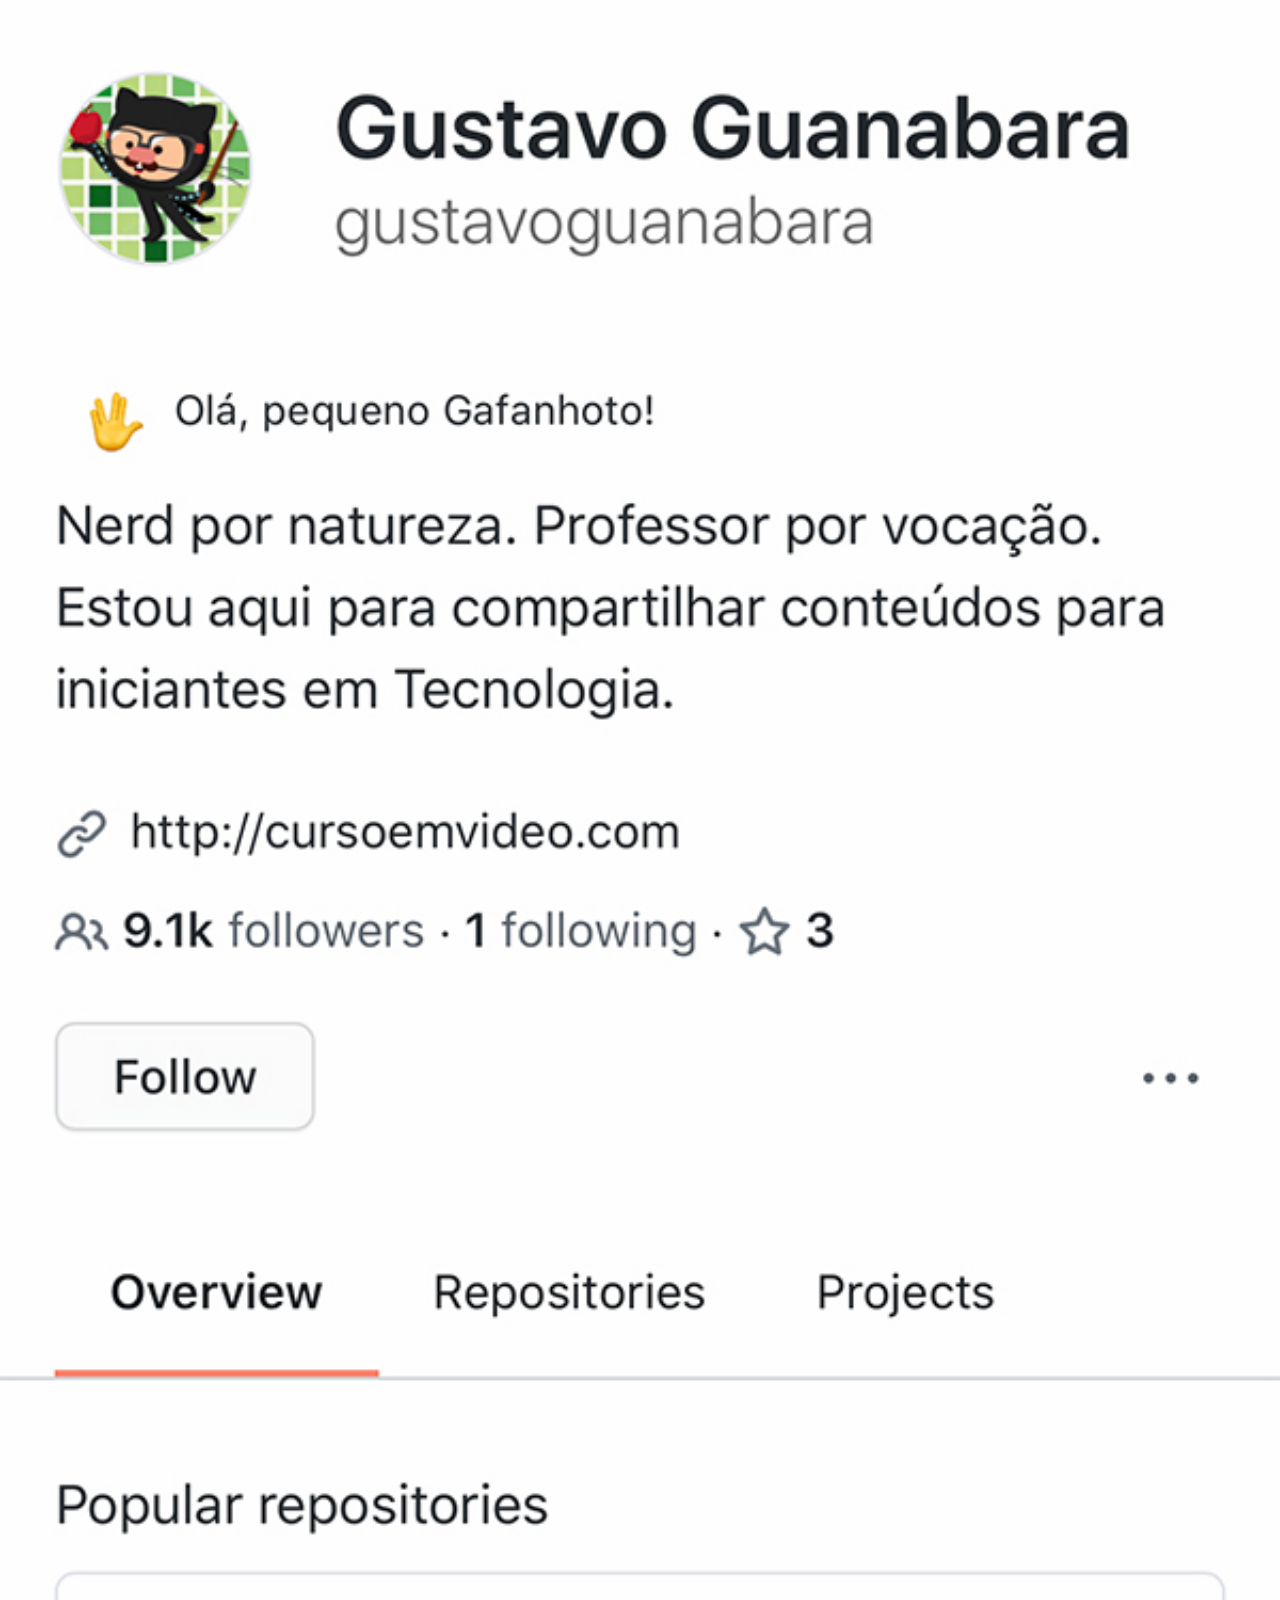
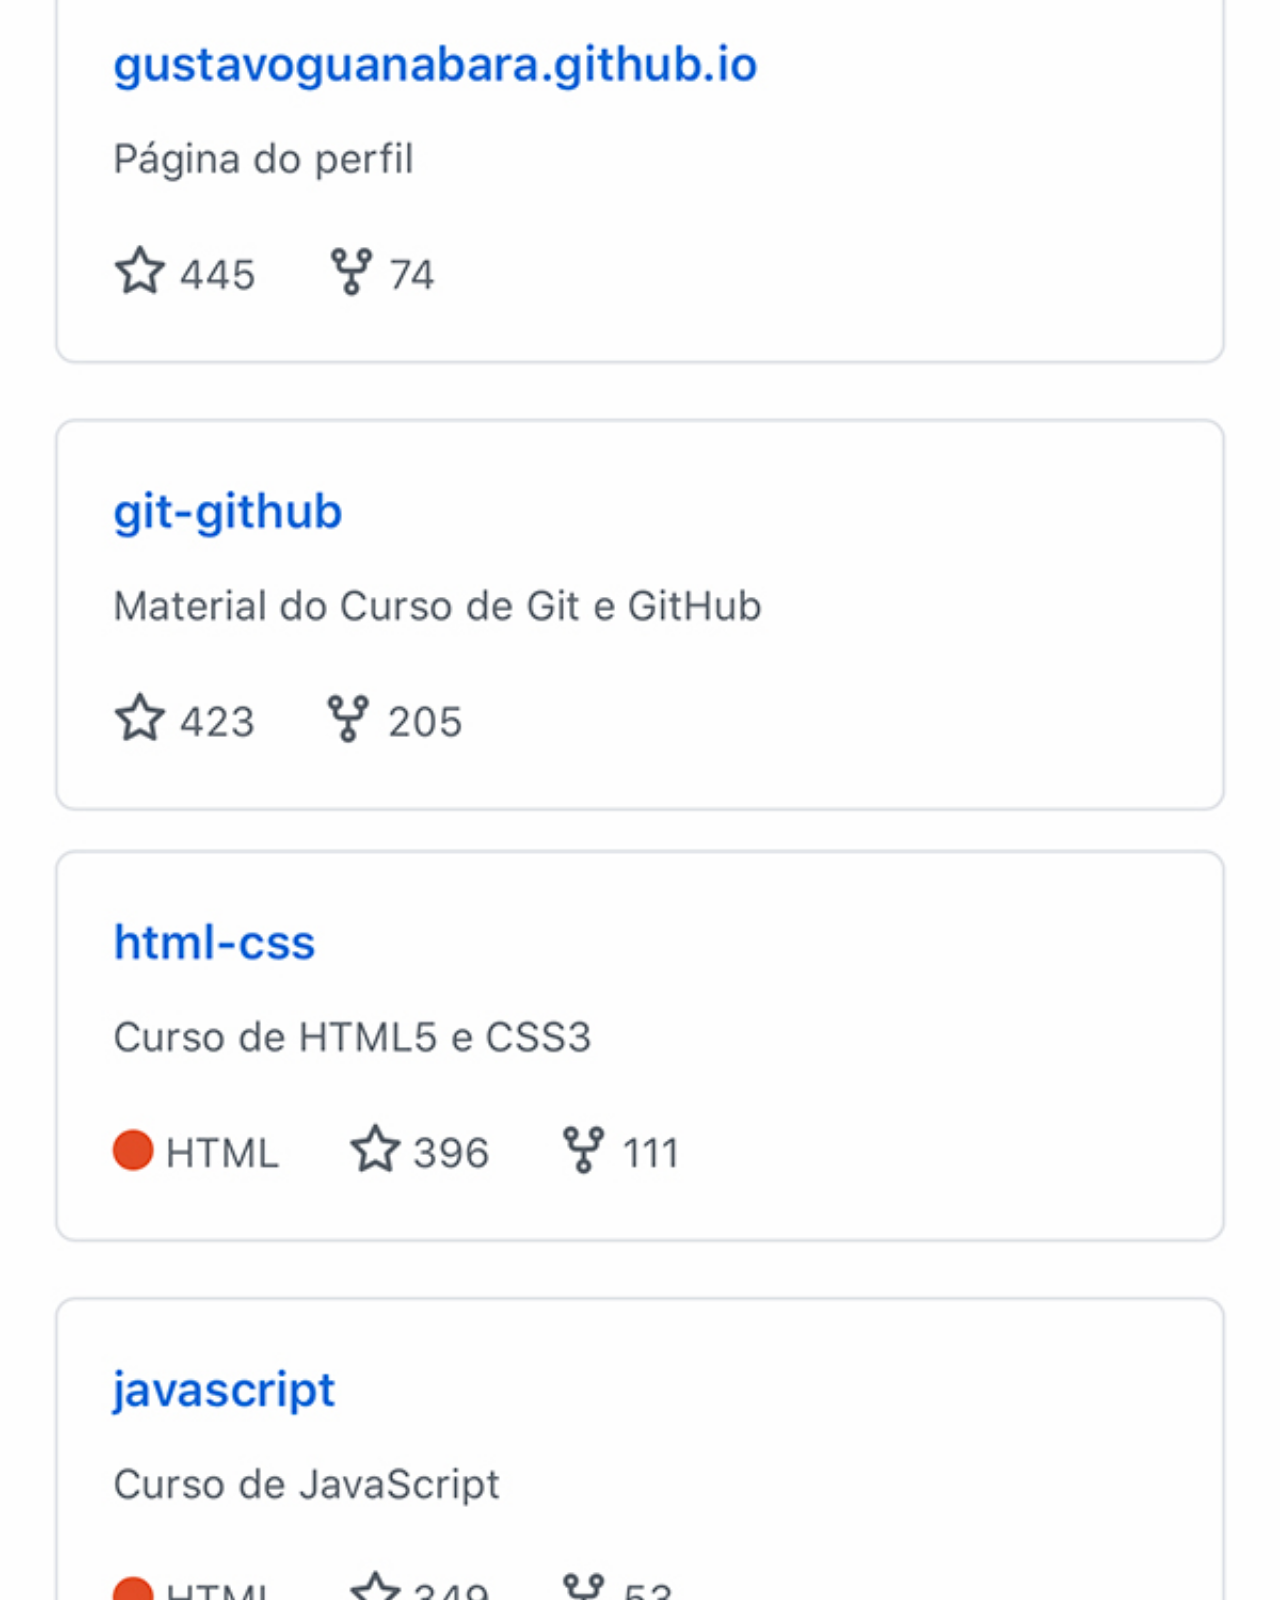
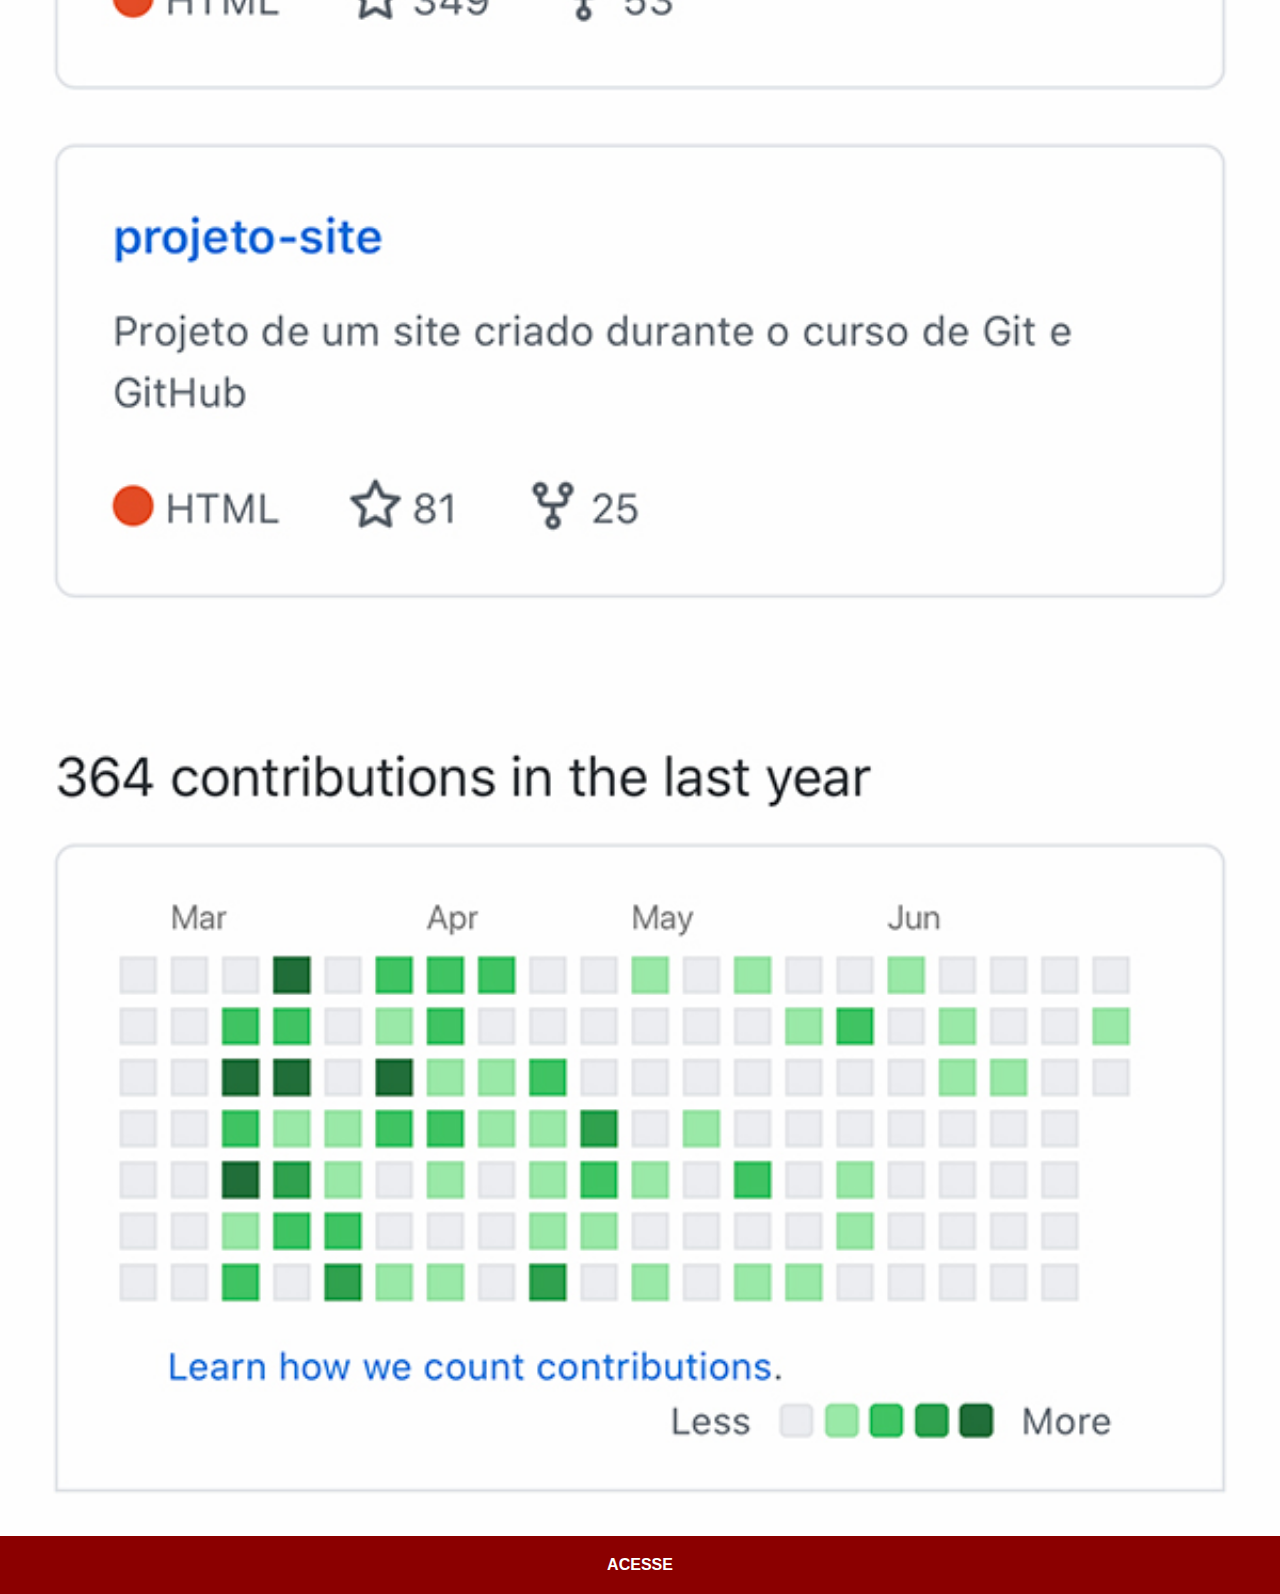
==== GITHUB.HTML @ b510a3f3 "atualzei o desafio" ====
<!DOCTYPE html>
<html lang="pt-br">
<head>
    <meta charset="UTF-8">
    <meta name="viewport" content="width=device-width, initial-scale=1.0">
    <link rel="stylesheet" href="estilo/estilos/social.css">
    <title>Document</title>
</head>
<body>
    <img src="imagens/tela-github.jpg" alt="github">
    <a href="https://gustavoguanabara.github.io/">ACESSE</a>
</body>
</html>
---- estilo/estilos/social.css ----
@charset "UTF 8";

* {
    margin: 0px;
    padding: 0px;
    font-family: Arial, Helvetica, sans-serif;
}

::-webkit-scrollbar {
    width: 0px;
    height: 0px;
}


img {
   width: 100vw;

}

a {
   display: block;
   background-color: darkred;
   color: white;
   padding: 20px;
   text-align: center;
   font-weight: bolder;
   text-decoration: none;
}

a:hover {
    background-color: red;
}
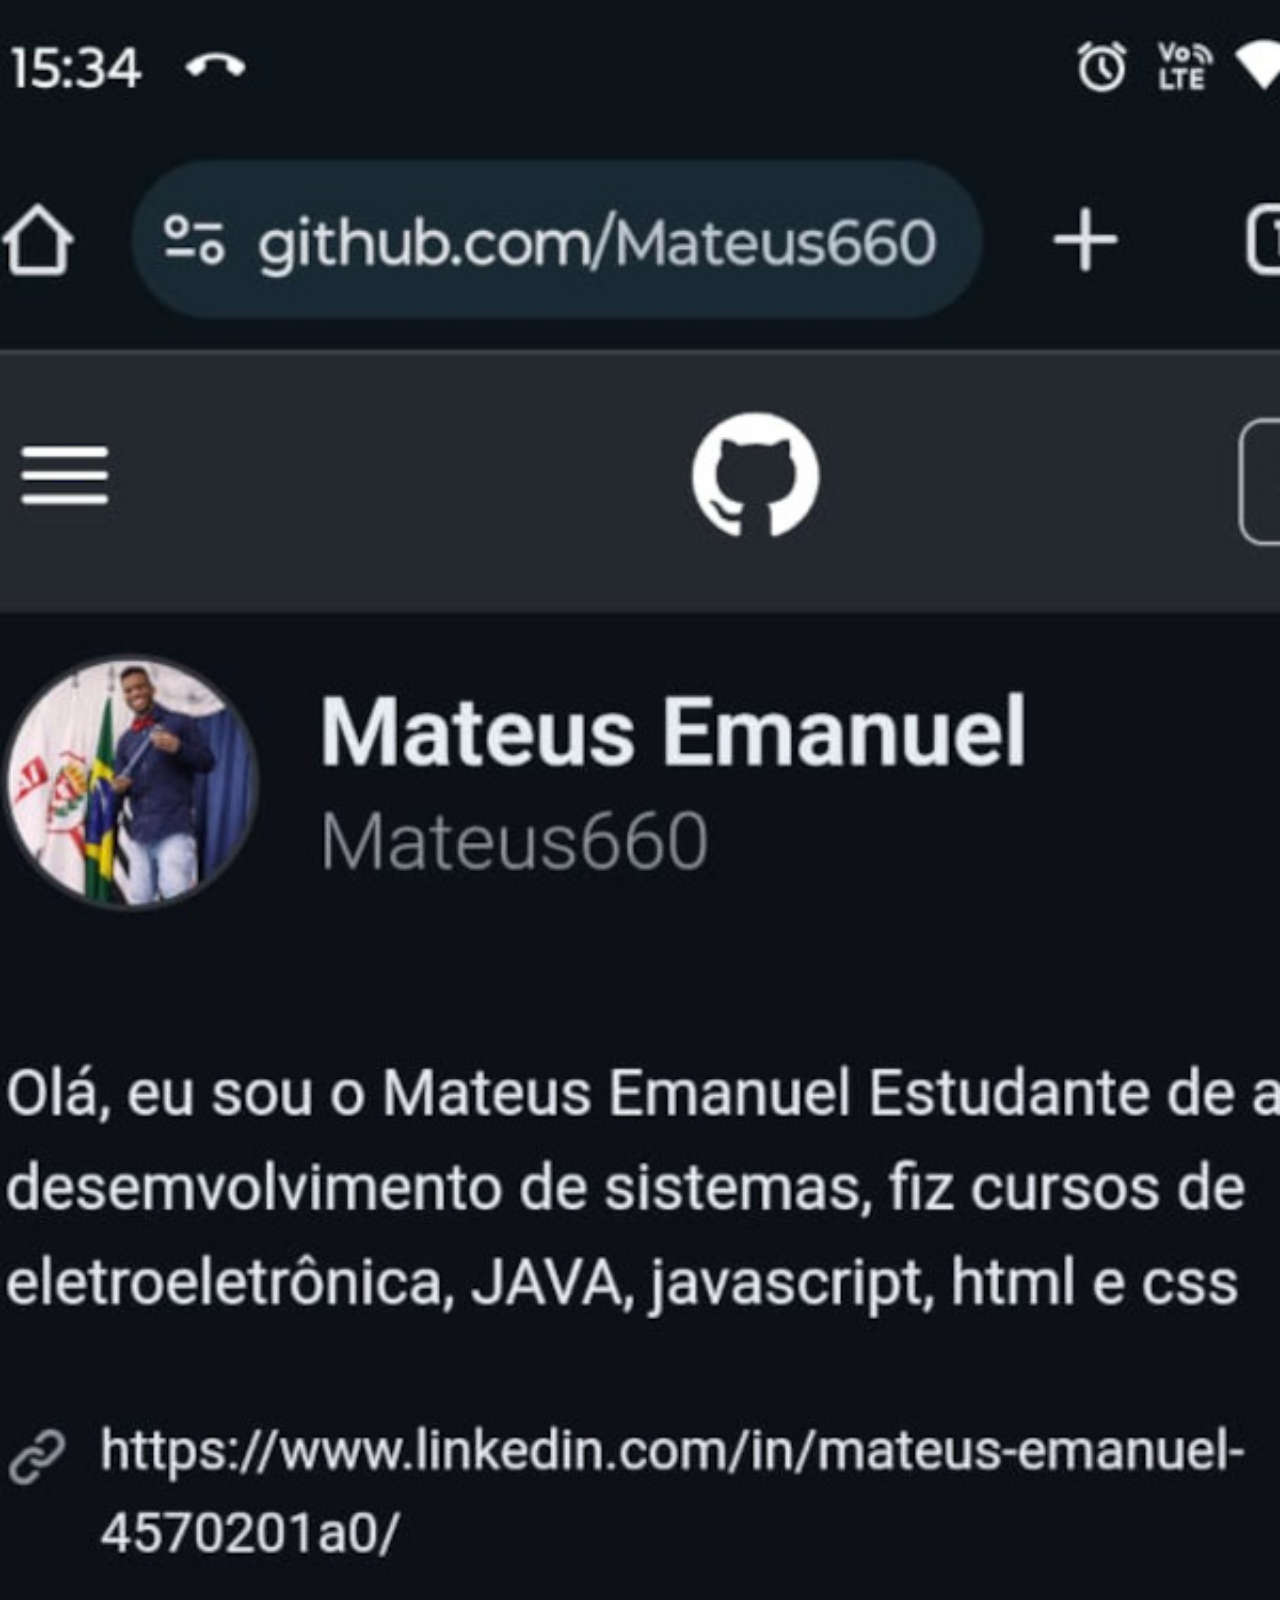
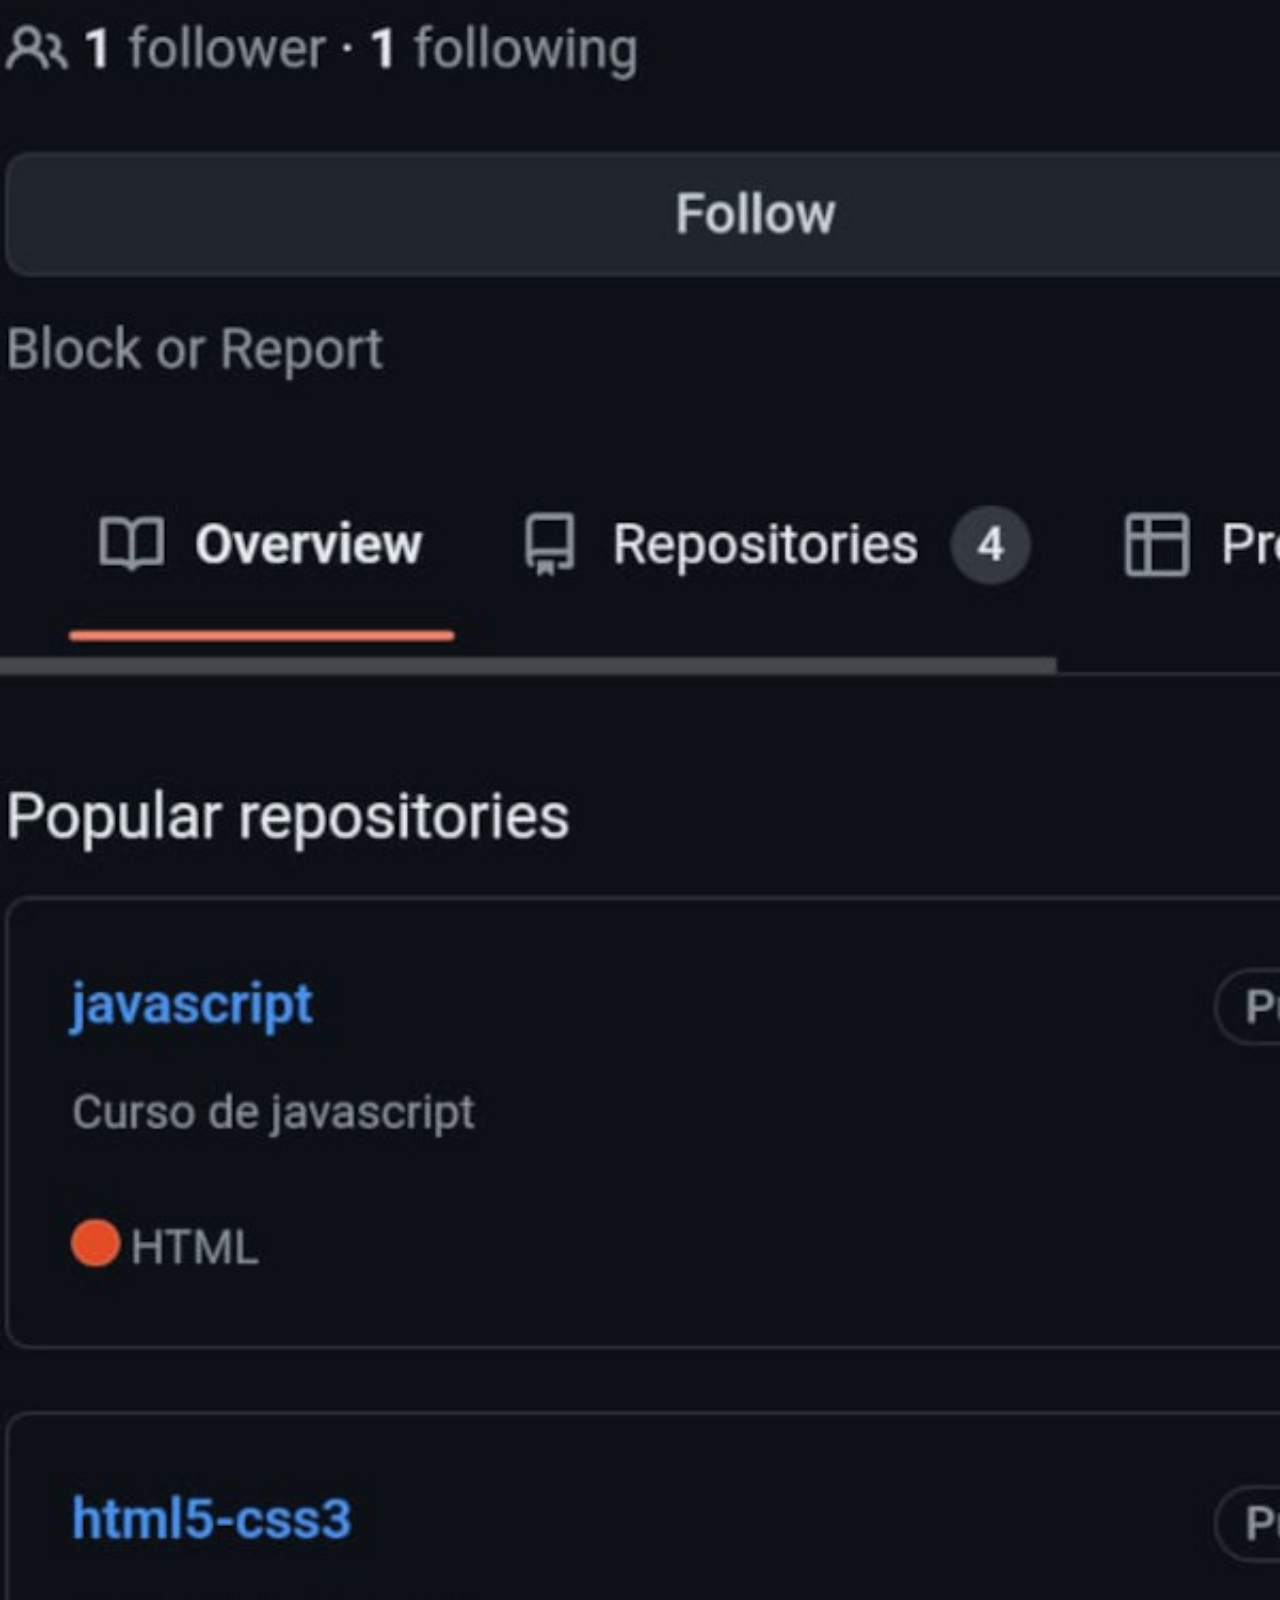
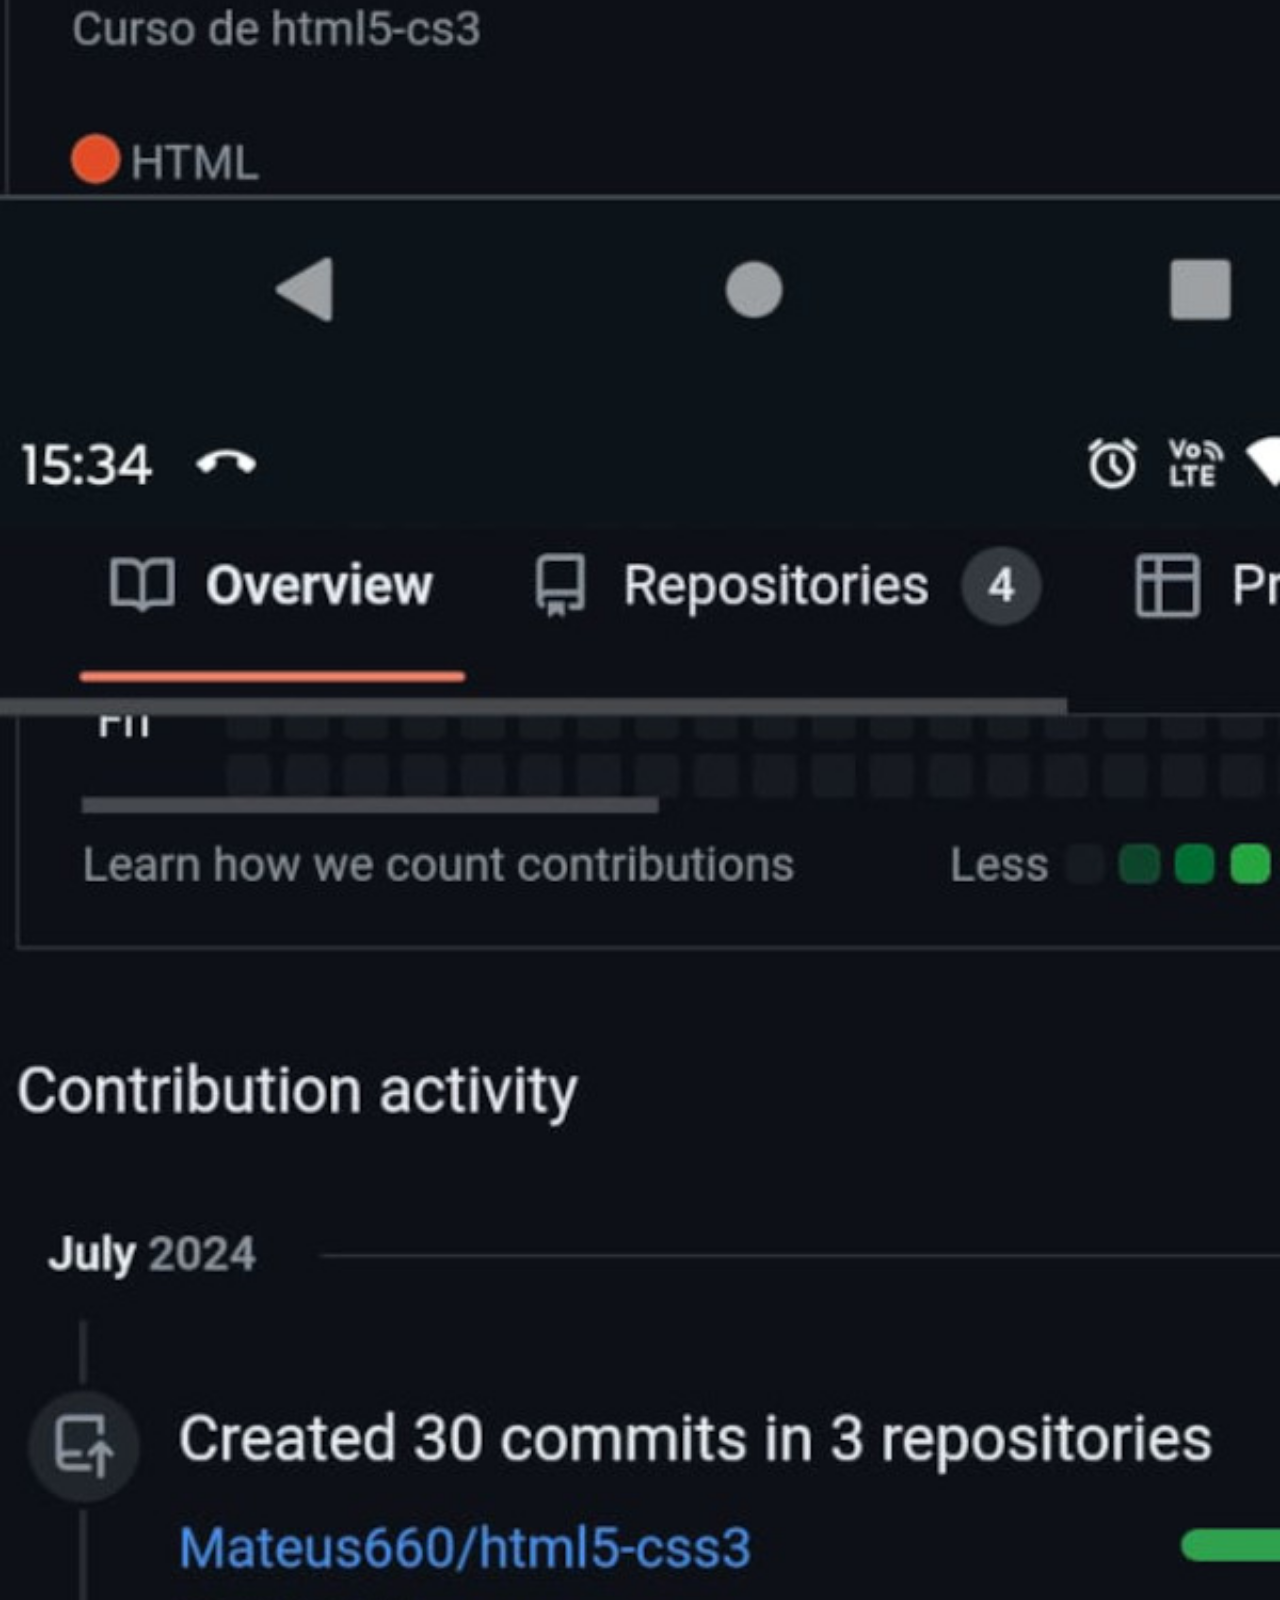
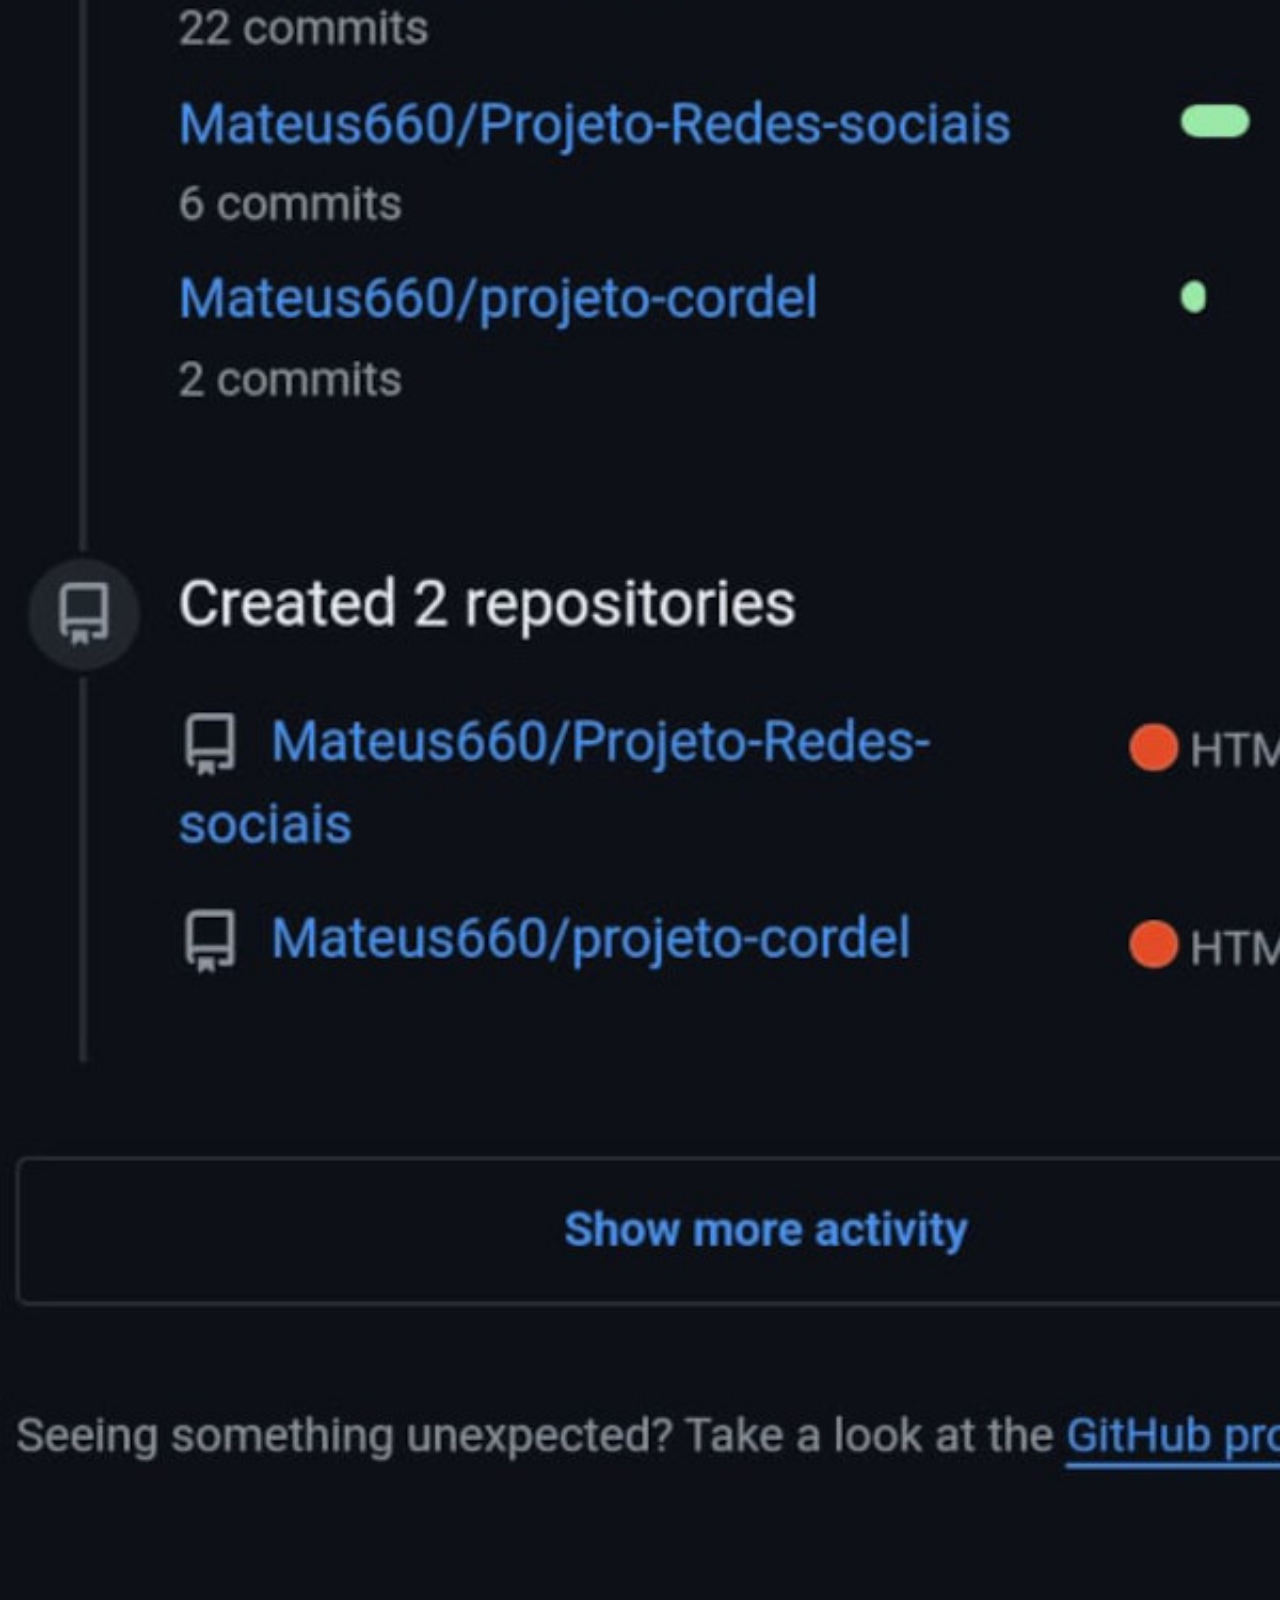
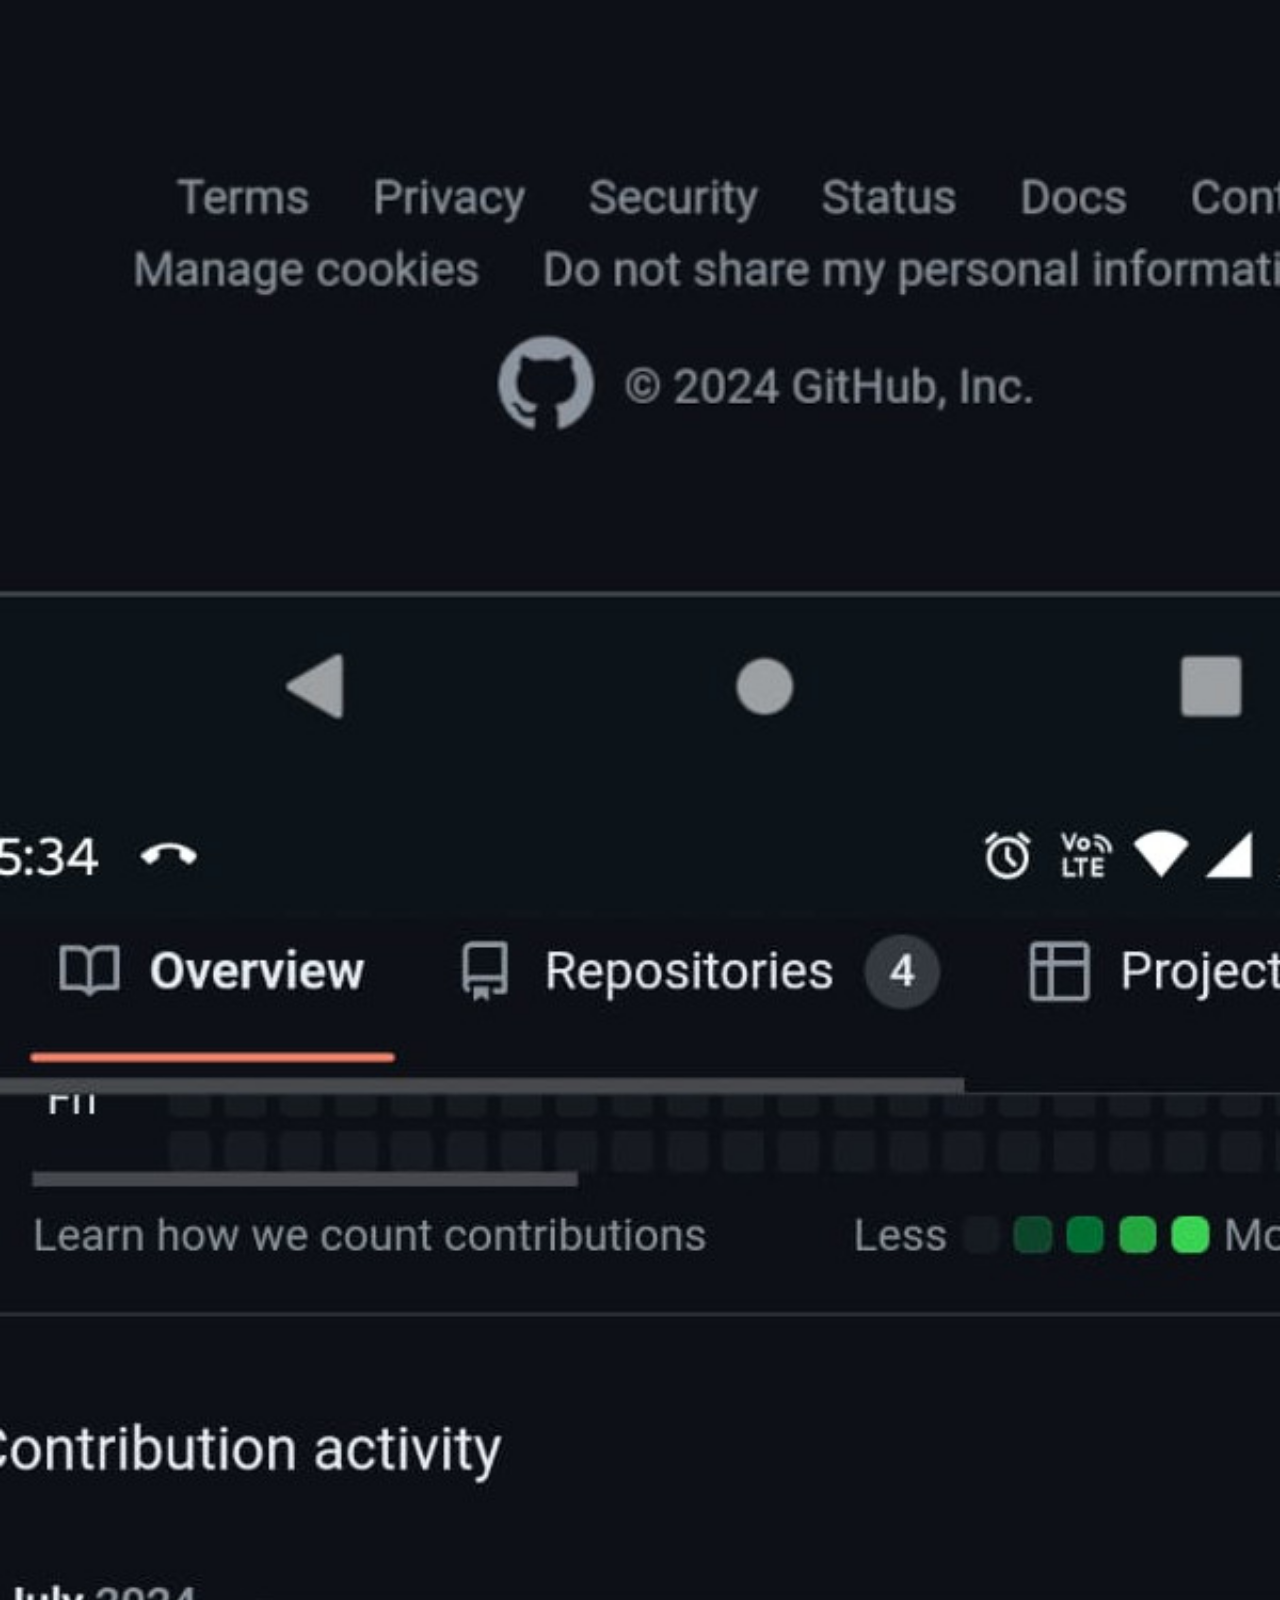
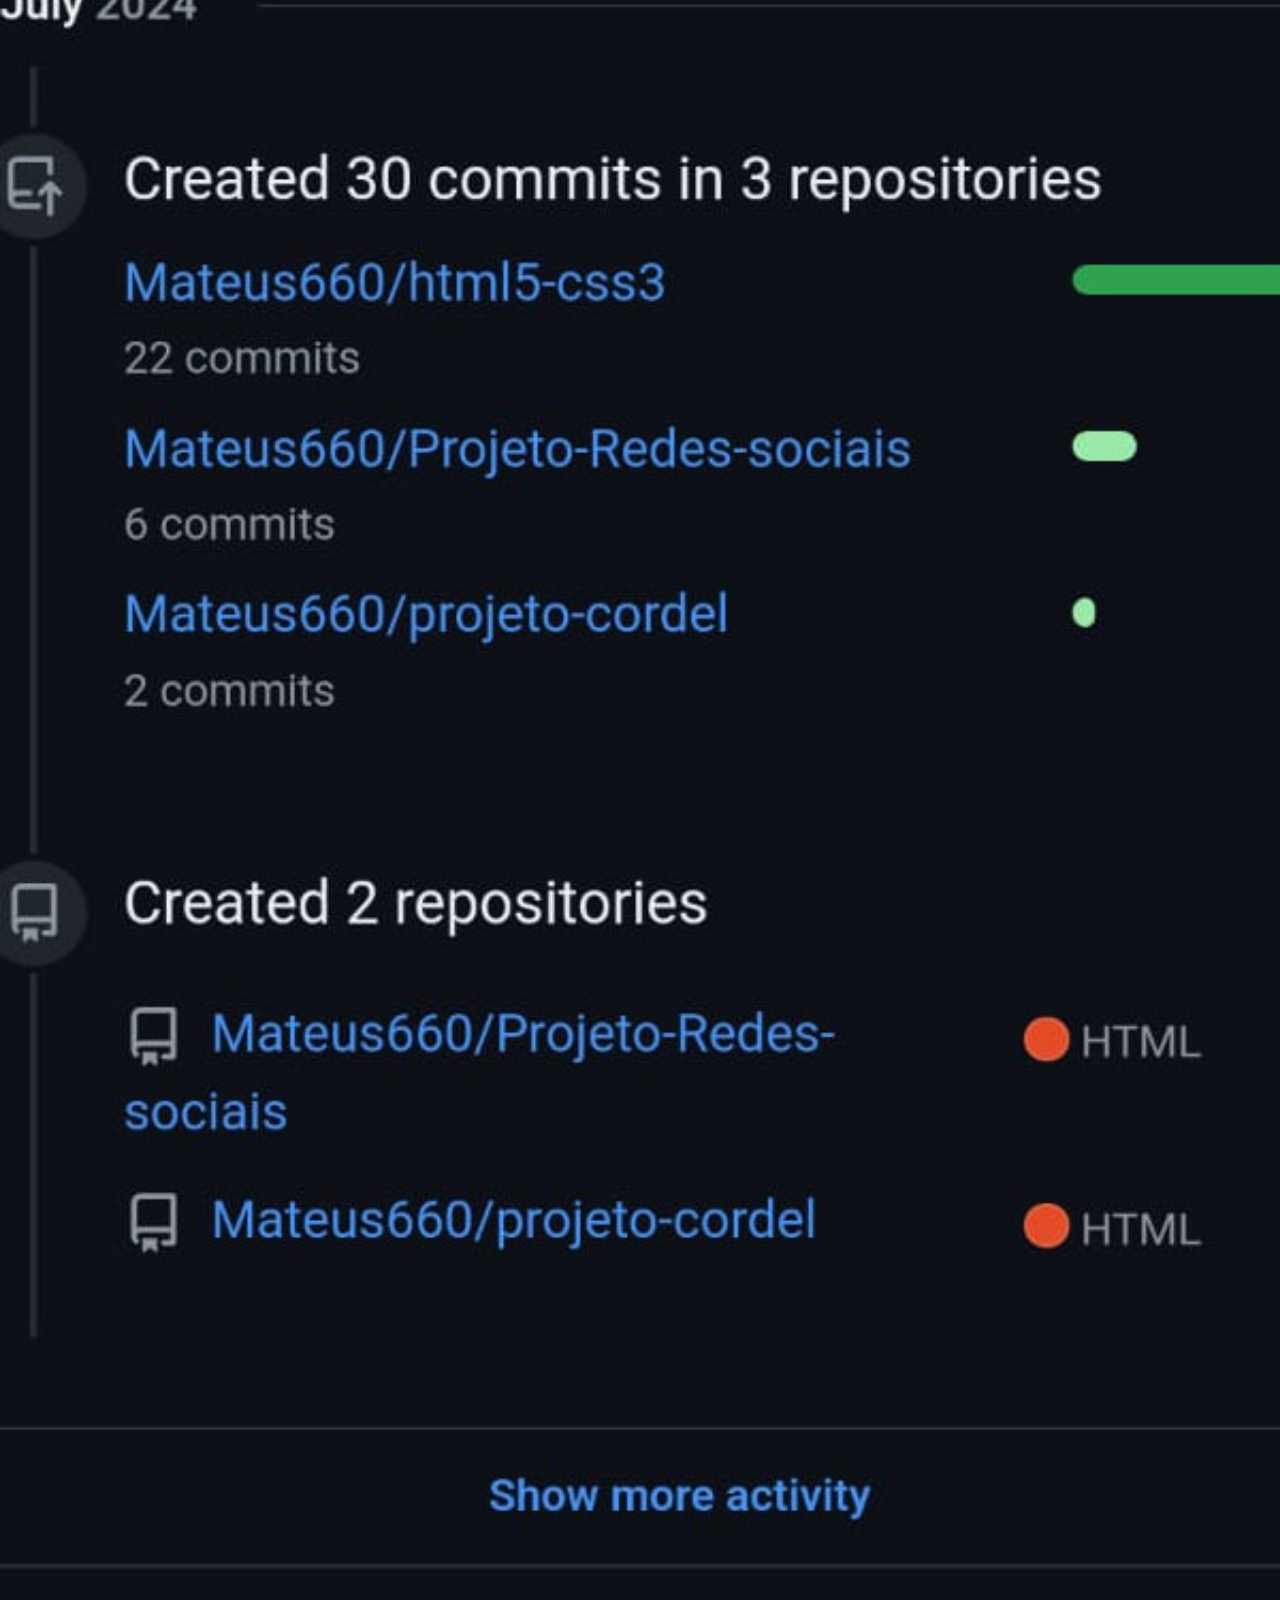
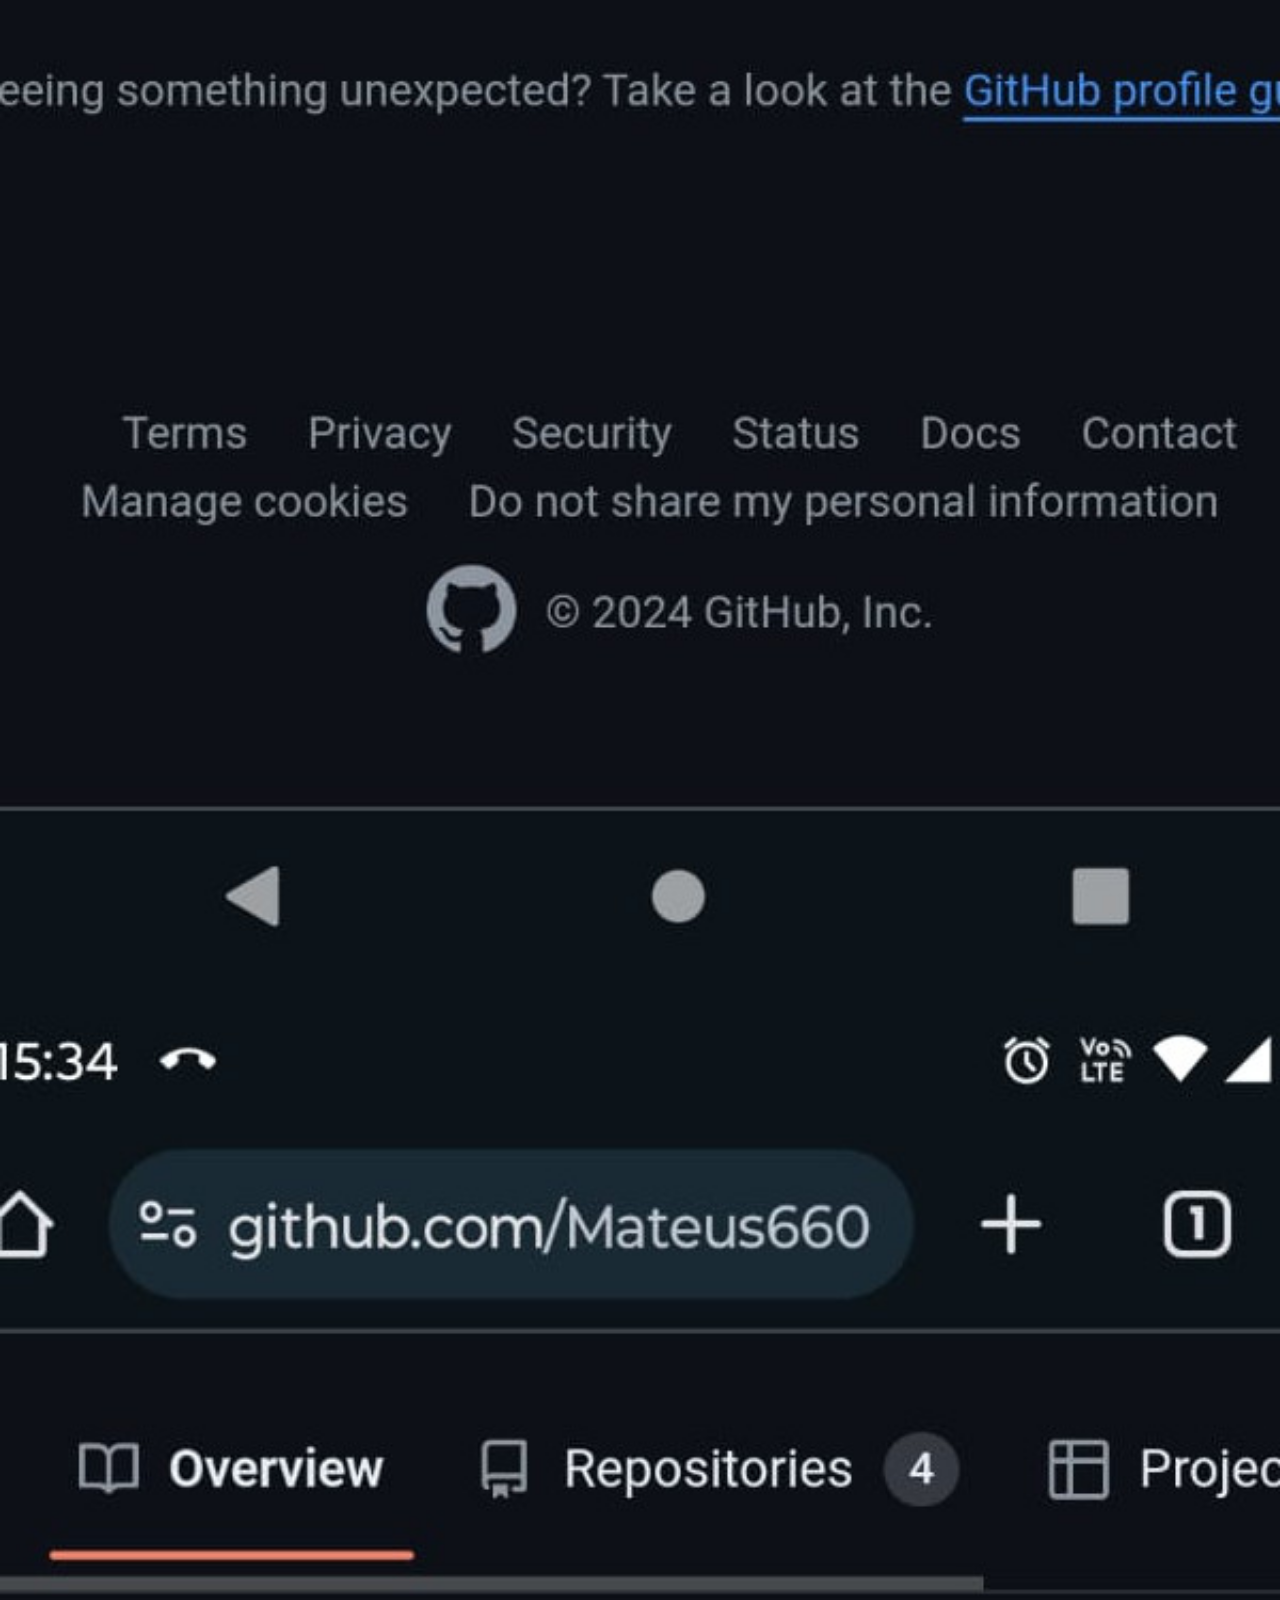
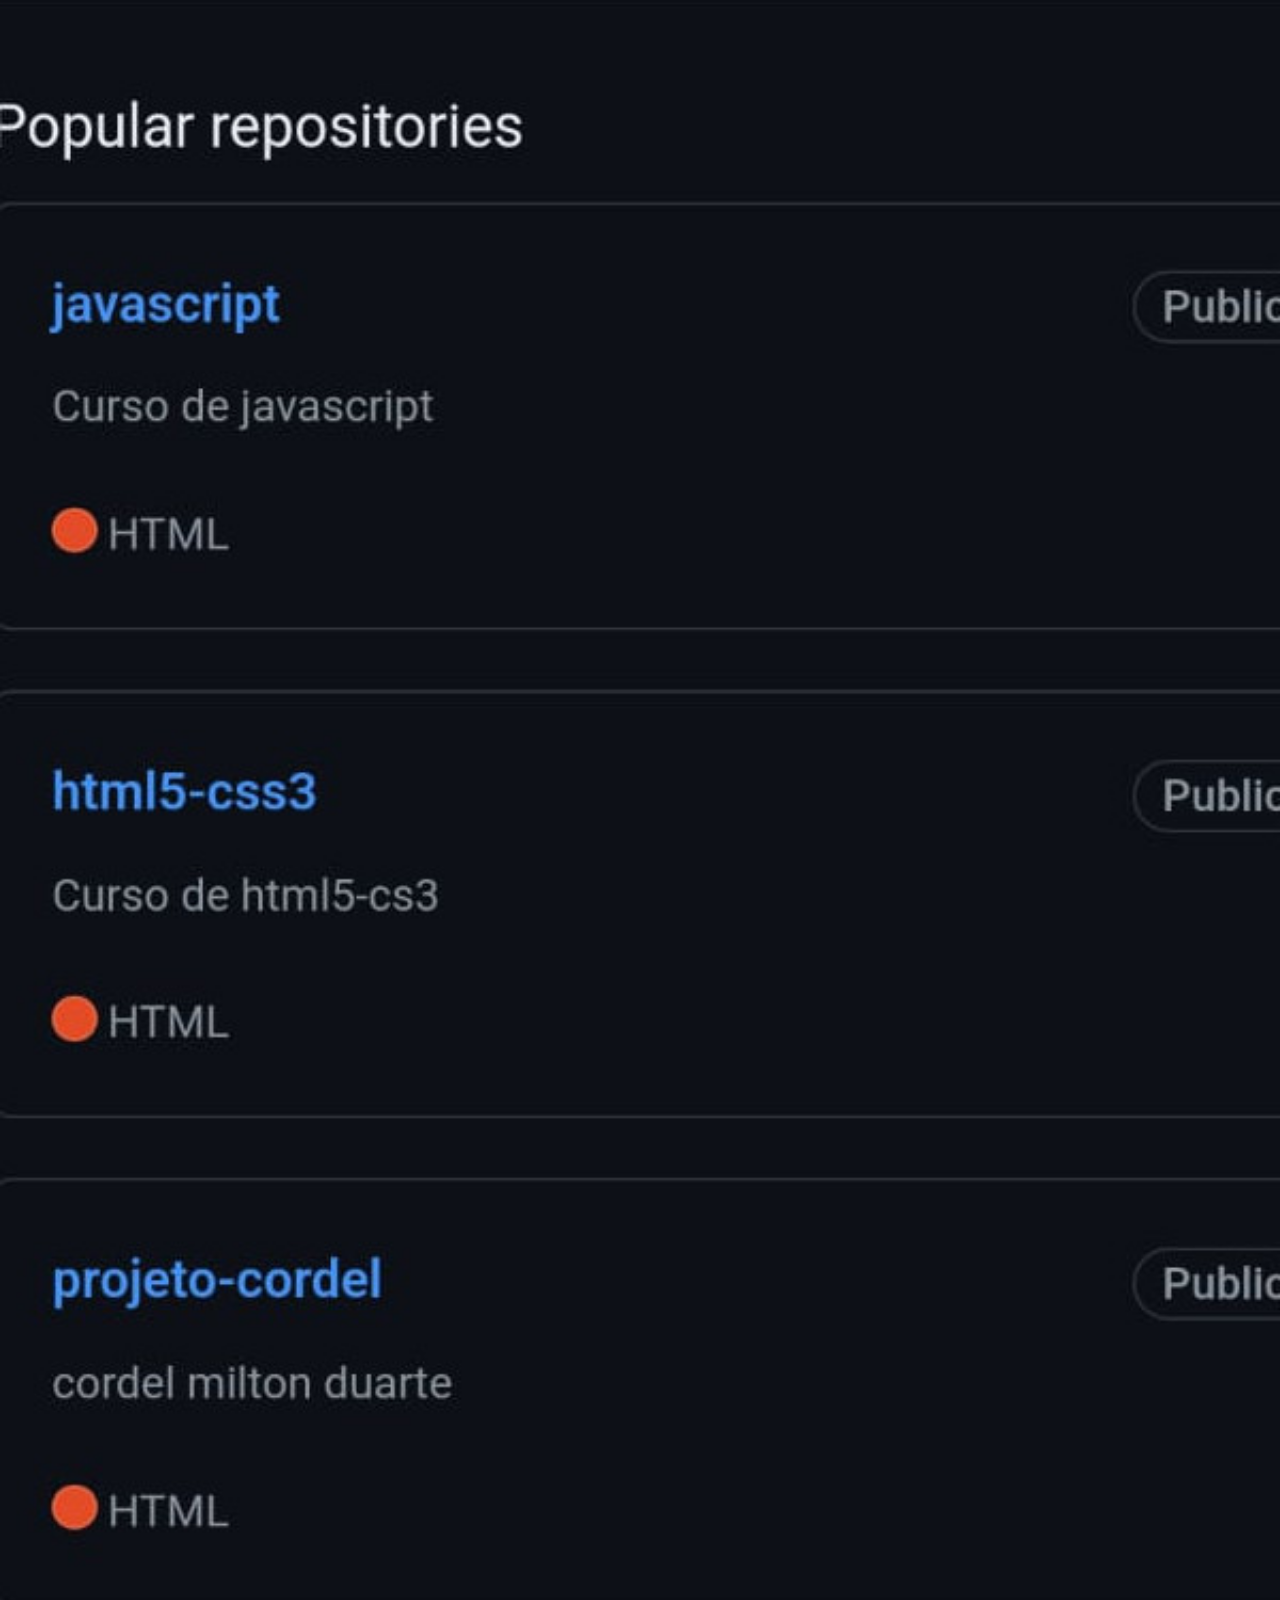
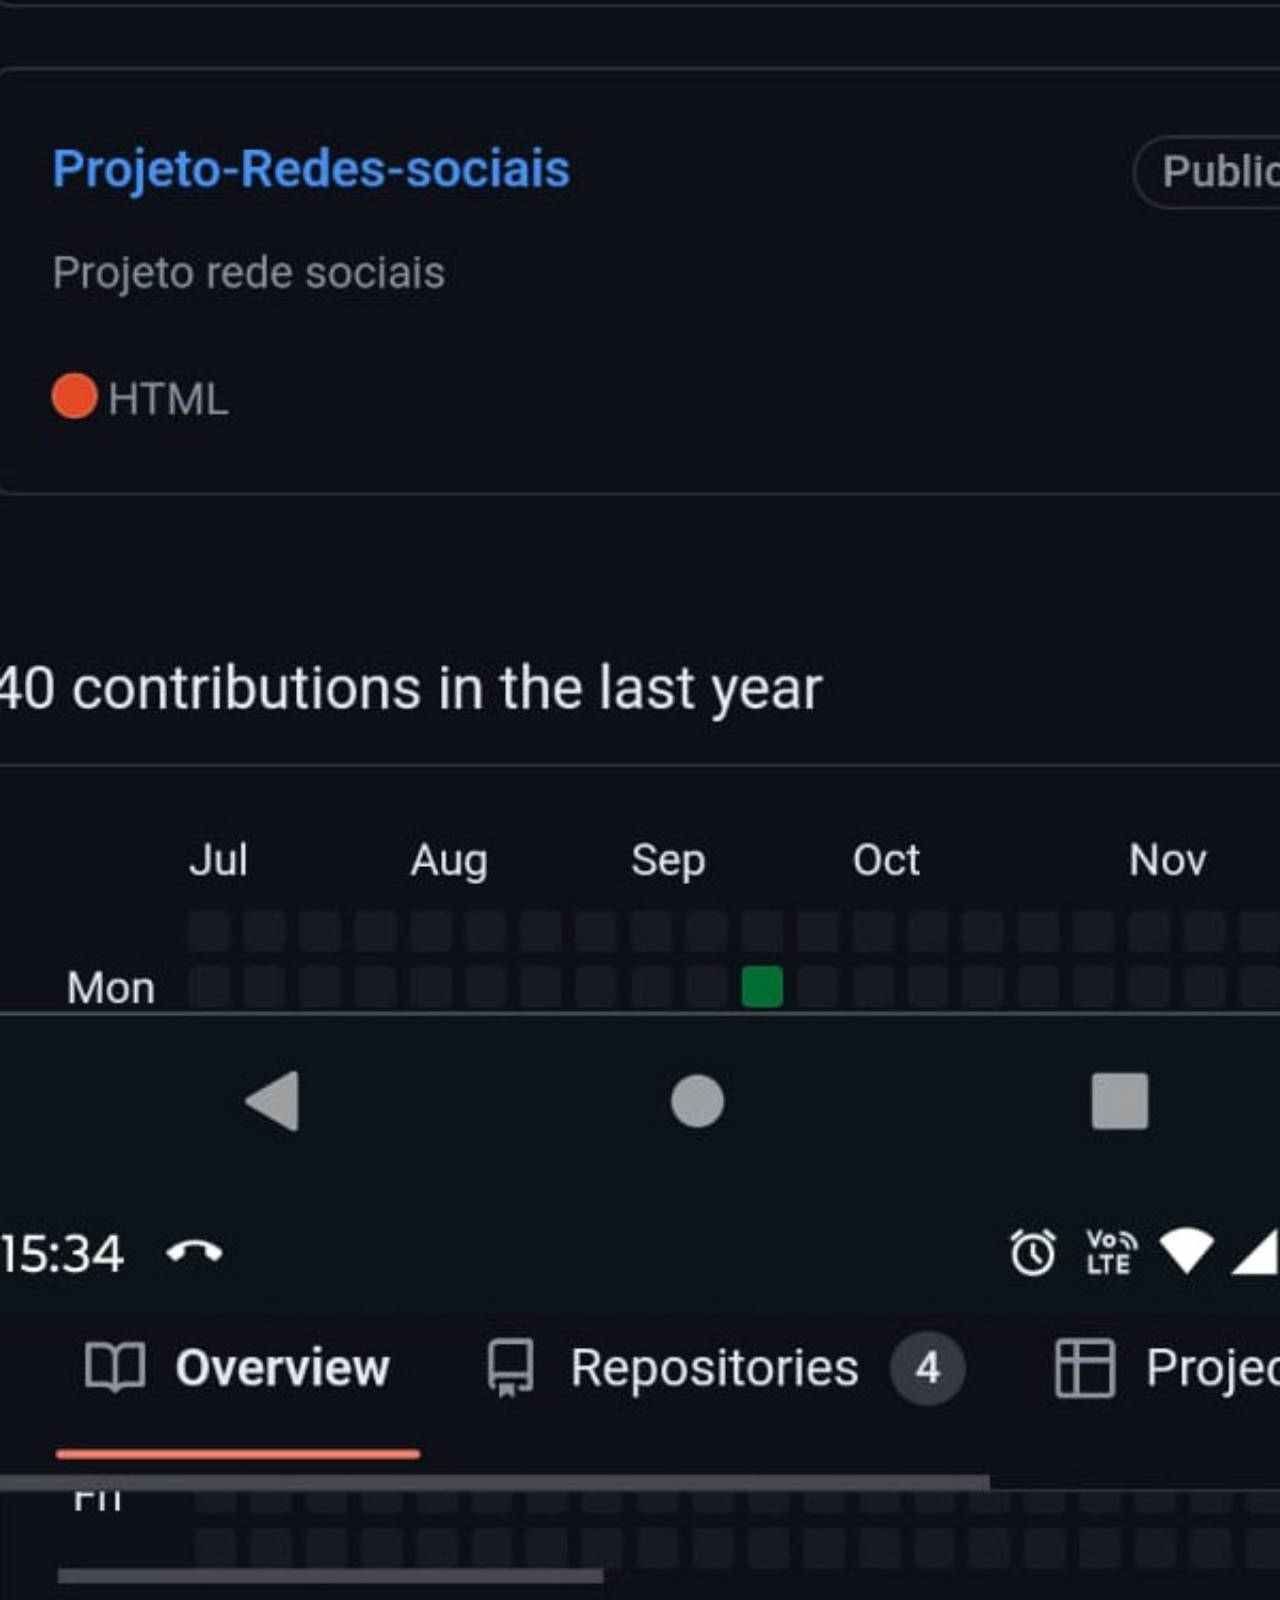
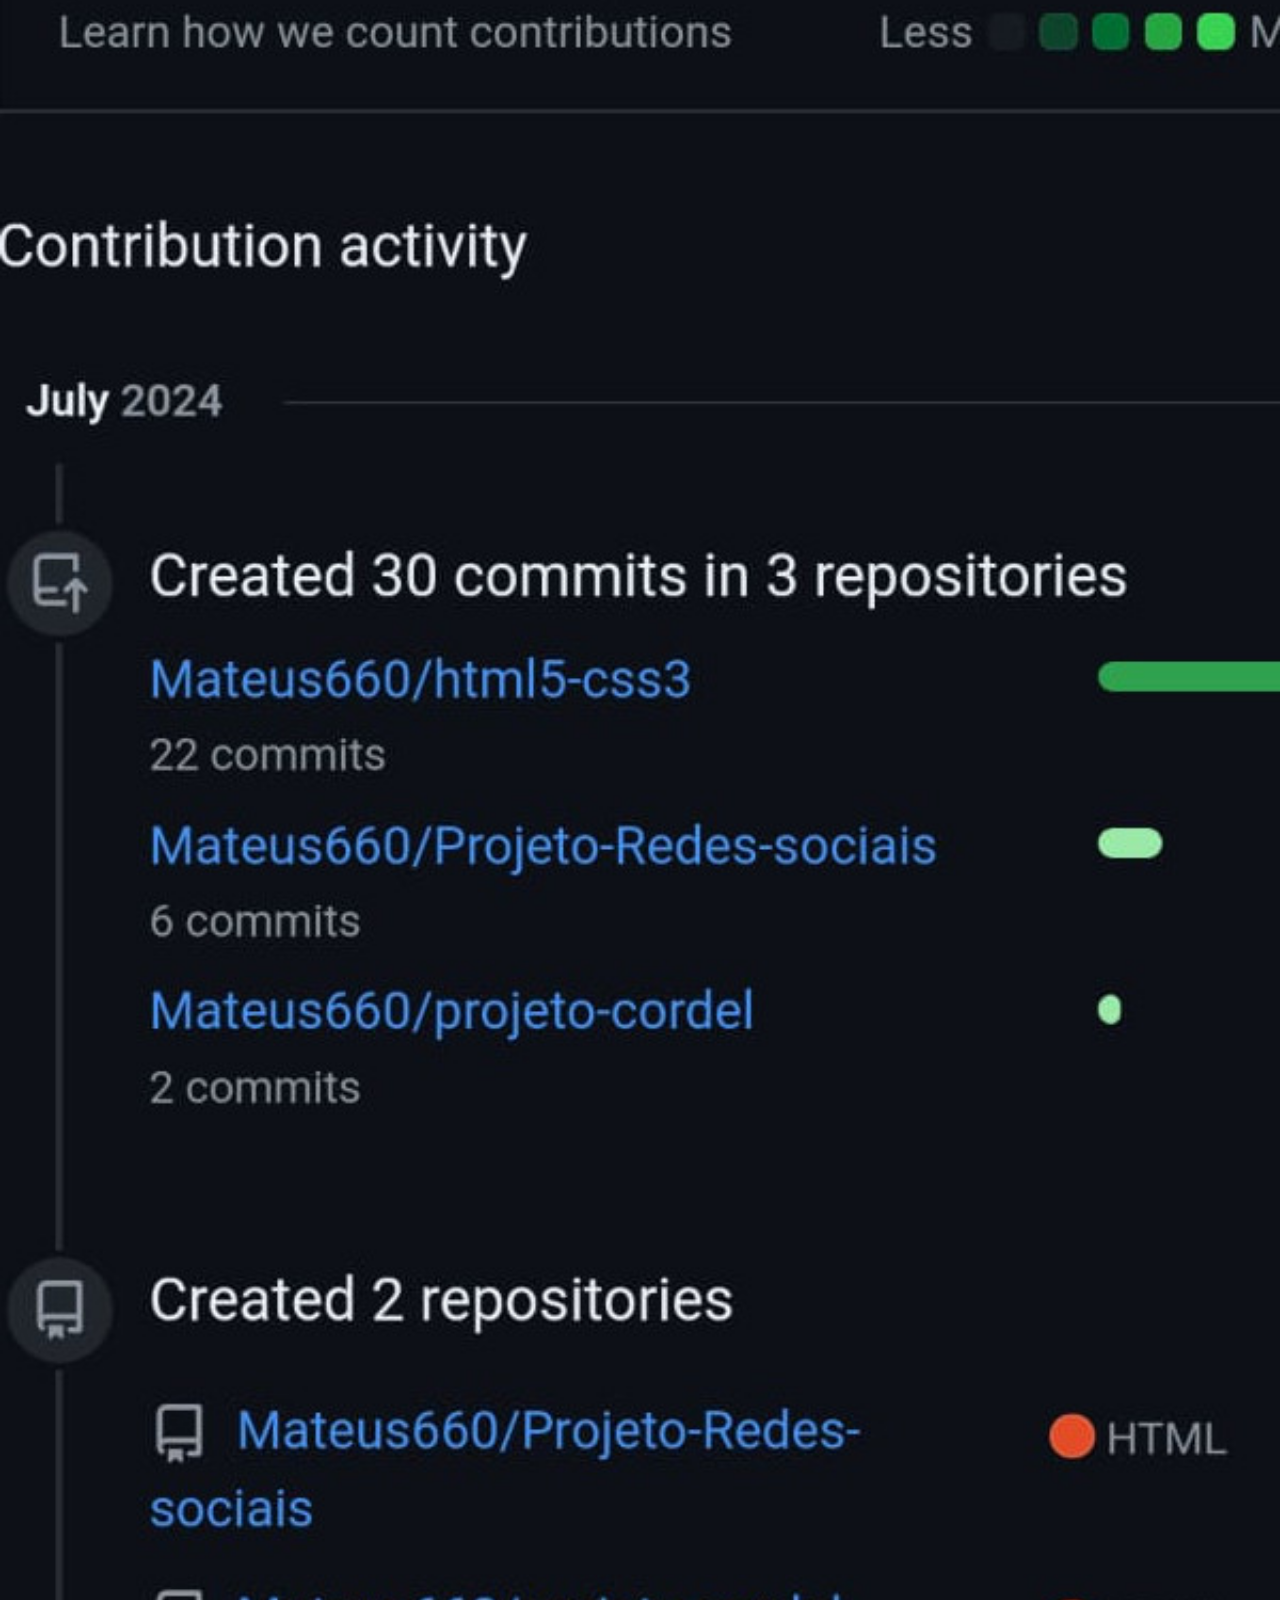
==== commit 4e3e080b: "atualizei o desafio" ====
--- a/GITHUB.HTML
+++ b/GITHUB.HTML
@@ -7,7 +7,7 @@
     <title>Document</title>
 </head>
 <body>
-    <img src="imagens/tela-github.jpg" alt="github">
-    <a href="https://gustavoguanabara.github.io/">ACESSE</a>
+    <img src="imagens/githubmateus.jpg" alt="github">
+    <a href="https://github.com/Mateus660">ACESSE</a>
 </body>
 </html>